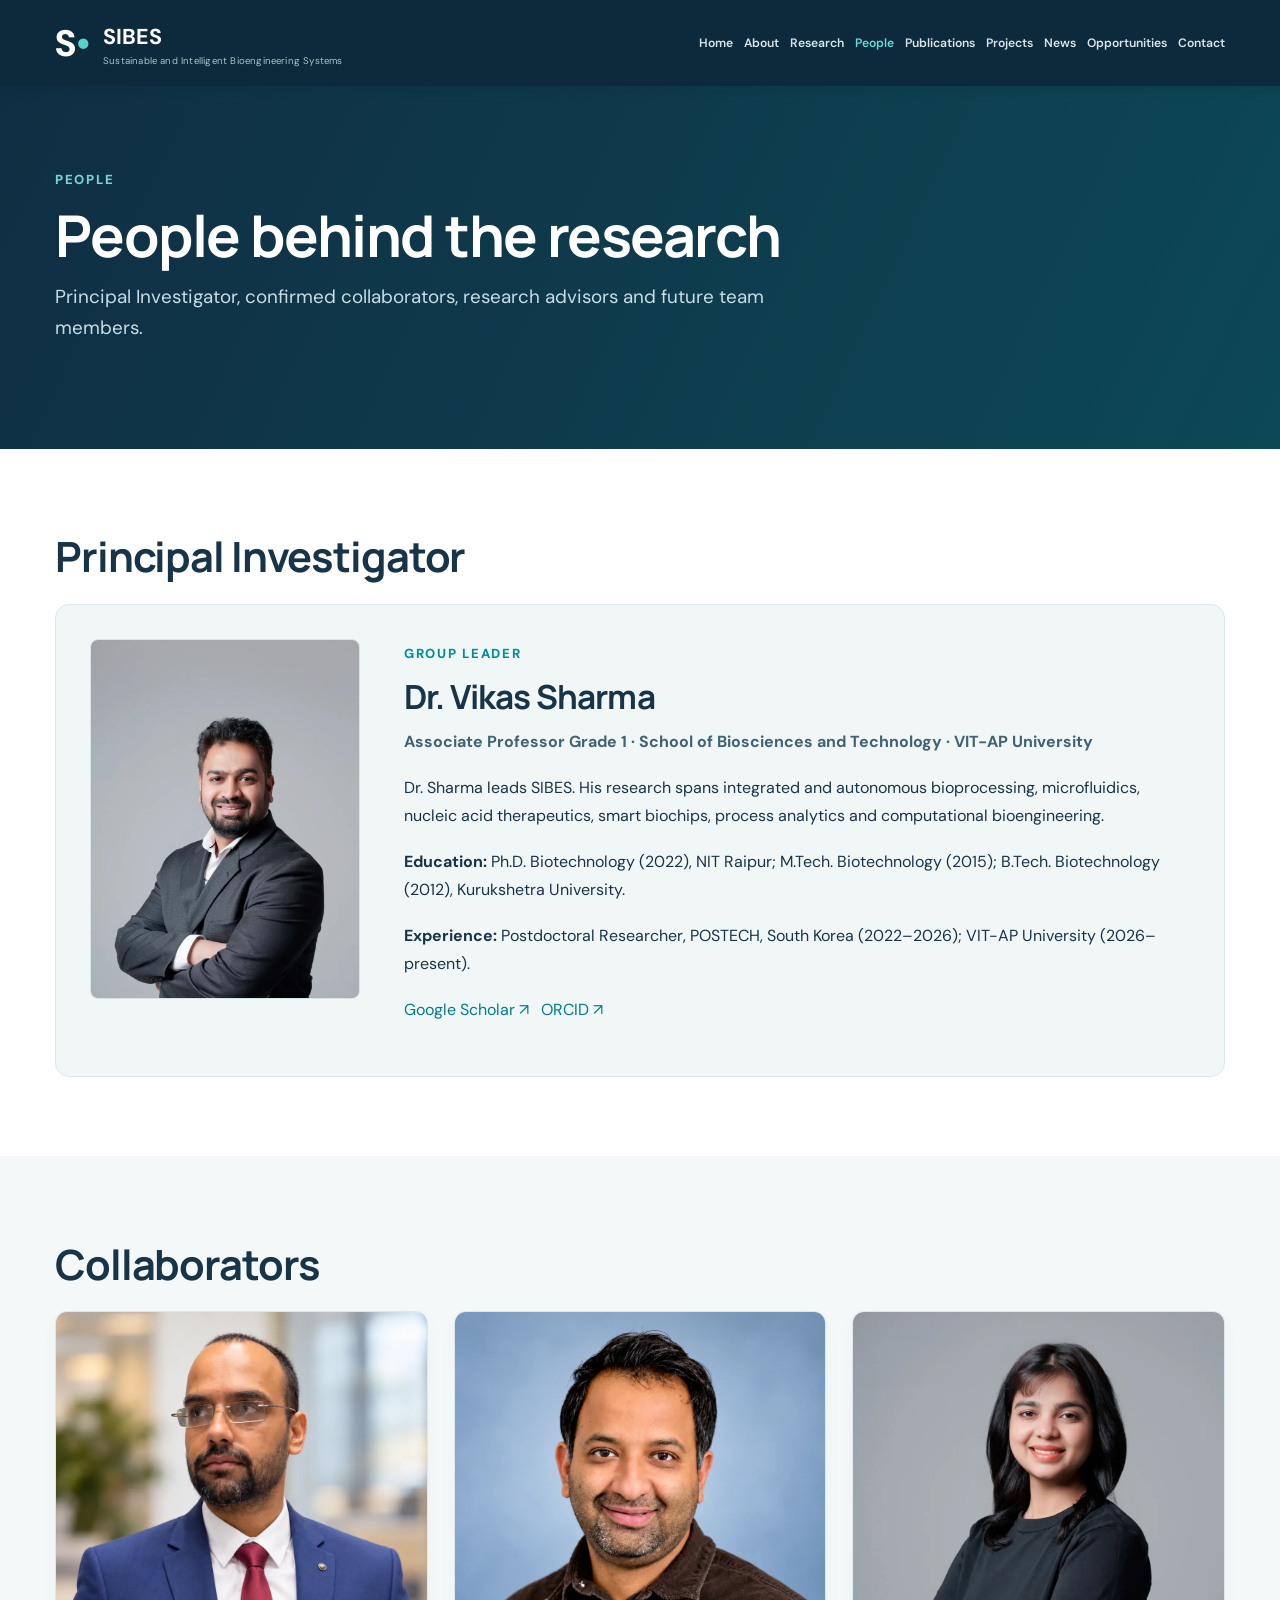
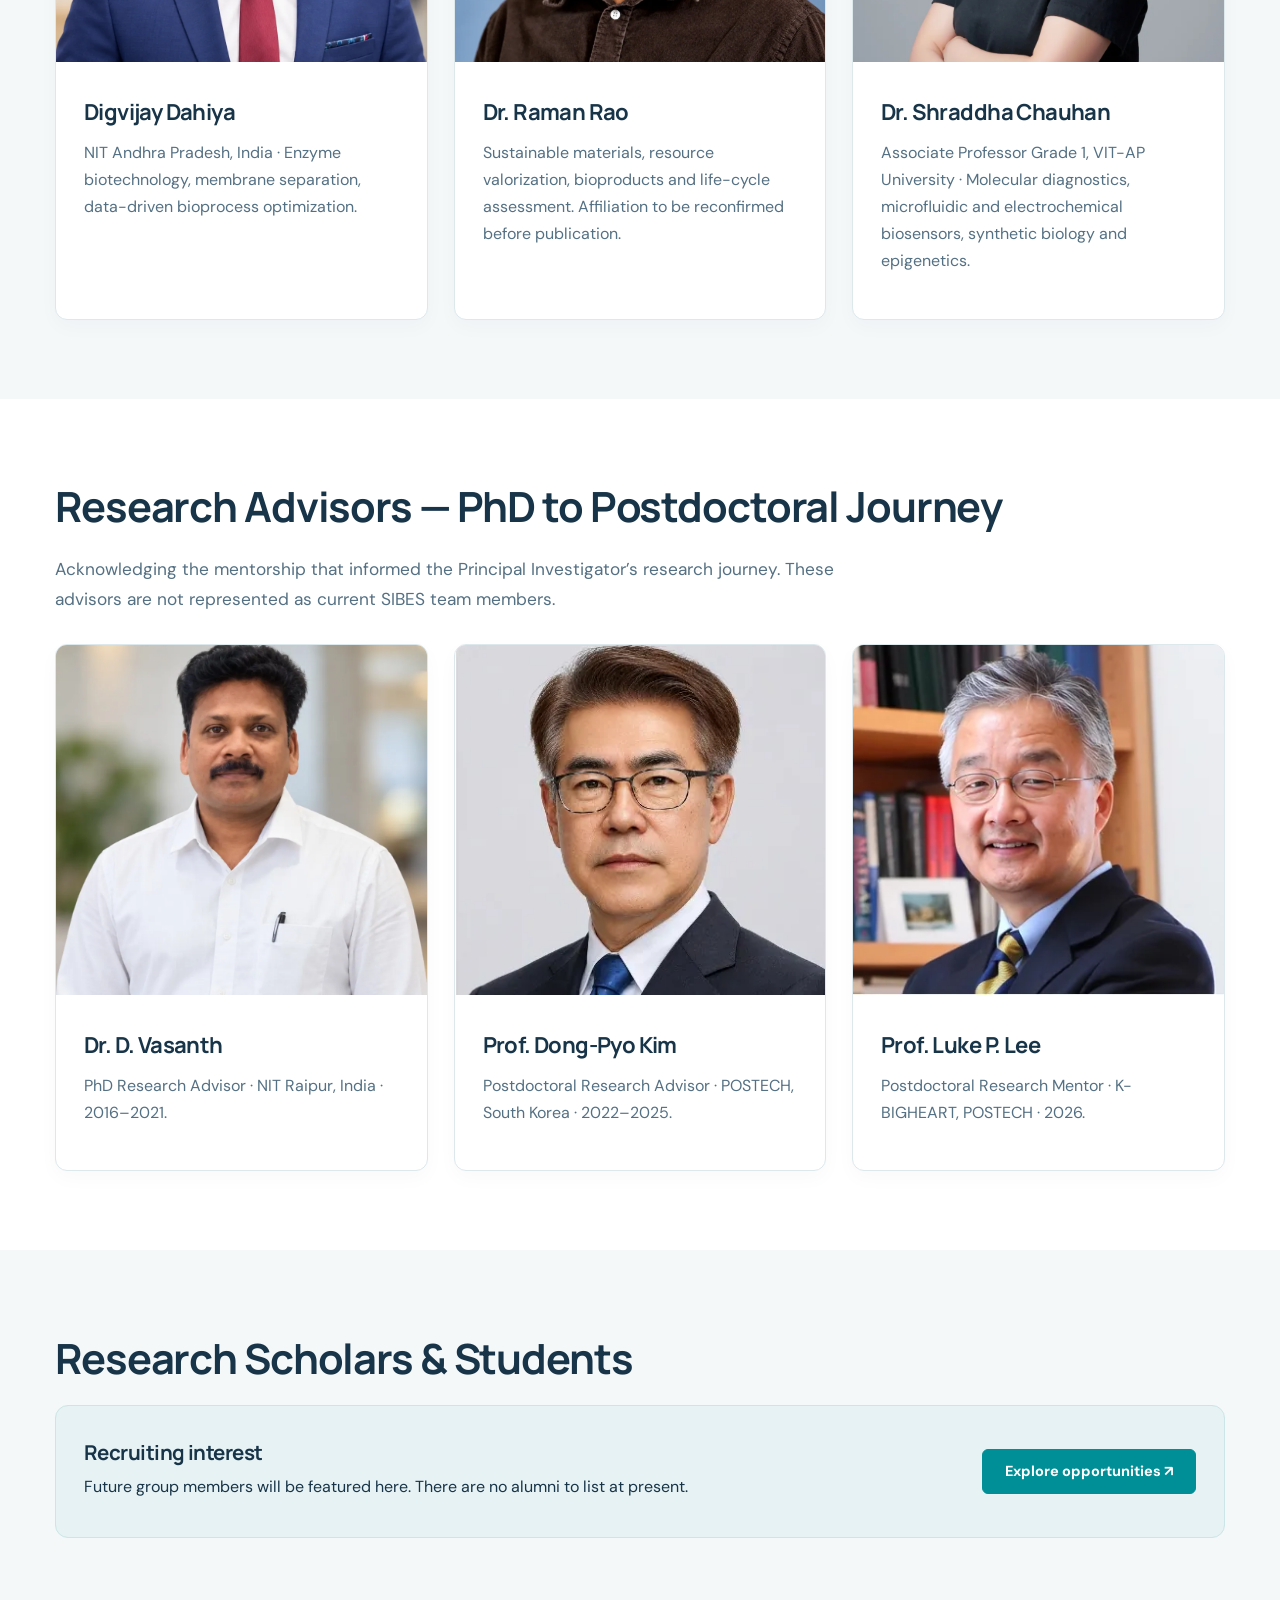
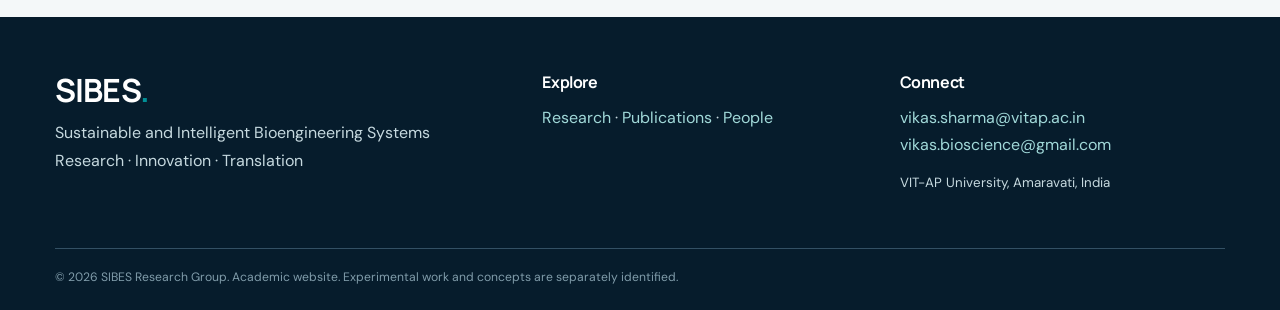
==== people.html @ 605e6f3e "Add SIBES research website" ====
<!DOCTYPE html>
<html lang="en"><head><meta charset="utf-8"/><meta content="width=device-width,initial-scale=1" name="viewport"/><meta content="SIBES people and advisors" name="description"/><meta content="#0d293c" name="theme-color"/><title>People | SIBES</title><link href="styles.css" rel="stylesheet"/></head><body><header class="site-header"><div class="container top-nav"><a class="brand" href="index.html"><span class="symbol">S<span>•</span></span><span><b>SIBES</b><small>Sustainable and Intelligent Bioengineering Systems</small></span></a><button aria-controls="nav" aria-expanded="false" class="toggle" type="button">☰ <span class="sr-only">Menu</span></button><nav id="nav"><a class="" href="index.html">Home</a><a class="" href="about.html">About</a><a class="" href="research.html">Research</a><a class="active" href="people.html">People</a><a class="" href="publications.html">Publications</a><a class="" href="projects.html">Projects</a><a class="" href="news.html">News</a><a class="" href="opportunities.html">Opportunities</a><a class="" href="contact.html">Contact</a></nav></div></header><main><div class="page-heading"><div class="container"><div class="eyebrow">PEOPLE</div><h1>People behind the research</h1><p>Principal Investigator, confirmed collaborators, research advisors and future team members.</p></div></div><section class="section"><div class="container"><h2>Principal Investigator</h2><div class="profile"><img alt="Dr. Vikas Sharma" class="" loading="lazy" src="assets/pi.webp"/><div><span class="eyebrow">GROUP LEADER</span><h3>Dr. Vikas Sharma</h3><p class="role">Associate Professor Grade 1 · School of Biosciences and Technology · VIT-AP University</p><p>Dr. Sharma leads SIBES. His research spans integrated and autonomous bioprocessing, microfluidics, nucleic acid therapeutics, smart biochips, process analytics and computational bioengineering.</p><p><strong>Education:</strong> Ph.D. Biotechnology (2022), NIT Raipur; M.Tech. Biotechnology (2015); B.Tech. Biotechnology (2012), Kurukshetra University.</p><p><strong>Experience:</strong> Postdoctoral Researcher, POSTECH, South Korea (2022–2026); VIT-AP University (2026–present).</p><p><a href="https://scholar.google.com/citations?user=m_y_2JcAAAAJ">Google Scholar ↗</a>   <a href="https://orcid.org/0000-0003-1957-1754">ORCID ↗</a></p></div></div></div></section><section class="section"><div class="container"><h2>Collaborators</h2><div class="card-grid three"><article class="feature-card"><img alt="Digvijay Dahiya" class="" loading="lazy" src="assets/digvijay.webp"/><div class="pad"><h3>Digvijay Dahiya</h3><p>NIT Andhra Pradesh, India · Enzyme biotechnology, membrane separation, data-driven bioprocess optimization.</p></div></article><article class="feature-card"><img alt="Dr. Raman Rao" class="" loading="lazy" src="assets/raman.webp"/><div class="pad"><h3>Dr. Raman Rao</h3><p>Sustainable materials, resource valorization, bioproducts and life-cycle assessment. Affiliation to be reconfirmed before publication.</p></div></article><article class="feature-card"><img alt="Dr. Shraddha Chauhan" class="" loading="lazy" src="assets/shraddha.webp"/><div class="pad"><h3>Dr. Shraddha Chauhan</h3><p>Associate Professor Grade 1, VIT-AP University · Molecular diagnostics, microfluidic and electrochemical biosensors, synthetic biology and epigenetics.</p></div></article></div></div></section><section class="section"><div class="container"><h2>Research Advisors — PhD to Postdoctoral Journey</h2><p class="section-intro">Acknowledging the mentorship that informed the Principal Investigator’s research journey. These advisors are not represented as current SIBES team members.</p><div class="card-grid three"><article class="feature-card"><img alt="Dr. D. Vasanth" class="" loading="lazy" src="assets/vasanth.webp"/><div class="pad"><h3>Dr. D. Vasanth</h3><p>PhD Research Advisor · NIT Raipur, India · 2016–2021.</p></div></article><article class="feature-card"><img alt="Prof. Dong-Pyo Kim" class="" loading="lazy" src="assets/kim.webp"/><div class="pad"><h3>Prof. Dong-Pyo Kim</h3><p>Postdoctoral Research Advisor · POSTECH, South Korea · 2022–2025.</p></div></article><article class="feature-card"><img alt="Prof. Luke P. Lee" class="" loading="lazy" src="assets/lee.webp"/><div class="pad"><h3>Prof. Luke P. Lee</h3><p>Postdoctoral Research Mentor · K-BIGHEART, POSTECH · 2026.</p></div></article></div></div></section><section class="section"><div class="container"><h2>Research Scholars &amp; Students</h2><div class="callout"><div><h3>Recruiting interest</h3><p>Future group members will be featured here. There are no alumni to list at present.</p></div><a class="button" href="opportunities.html">Explore opportunities ↗</a></div></div></section></main><footer><div class="container footer-grid"><div><h2>SIBES<span class="teal">.</span></h2><p>Sustainable and Intelligent Bioengineering Systems<br/>Research · Innovation · Translation</p></div><div><h4>Explore</h4><p><a href="research.html">Research</a> · <a href="publications.html">Publications</a> · <a href="people.html">People</a></p></div><div><h4>Connect</h4><a href="mailto:vikas.sharma@vitap.ac.in">vikas.sharma@vitap.ac.in</a><br/><a href="mailto:vikas.bioscience@gmail.com">vikas.bioscience@gmail.com</a><p><small>VIT-AP University, Amaravati, India</small></p></div></div><div class="container legal">© 2026 SIBES Research Group. Academic website. Experimental work and concepts are separately identified.</div></footer><script src="script.js"></script></body></html>
---- styles.css ----
@import url('https://fonts.googleapis.com/css2?family=DM+Sans:wght@400;500;600;700&family=Manrope:wght@400;500;600;700;800&display=swap');
:root{--navy:#0d293c;--deep:#061c2c;--teal:#008f96;--aqua:#64d2d2;--ink:#183448;--mute:#547083;--line:#dce8ec;--cloud:#eef5f6;--paper:#fff}*{box-sizing:border-box}html{scroll-behavior:smooth}body{margin:0;background:white;color:var(--ink);font-family:'DM Sans',Arial,sans-serif;line-height:1.68}h1,h2,h3,h4{font-family:'Manrope',Arial,sans-serif;line-height:1.18;letter-spacing:-.035em}h1{font-size:clamp(2.65rem,5.2vw,5.5rem);margin:.45em 0 .36em}h2{font-size:clamp(2rem,3.25vw,3.4rem);margin:.1em 0 .65em}h3{font-size:1.28rem}p{margin:.5em 0 1.25em}a{color:#007d89;text-decoration:none}a:hover{text-decoration:underline}img{max-width:100%;display:block}figure{margin:0}.container{width:min(1170px,calc(100% - 44px));margin:auto}.teal{color:var(--teal)}.eyebrow{color:var(--teal);font-size:.75rem;letter-spacing:.15em;text-transform:uppercase;font-weight:800}.site-header{background:var(--navy);position:sticky;top:0;z-index:20;box-shadow:0 2px 10px #091f2e1c}.top-nav{display:flex;align-items:center;justify-content:space-between;gap:18px;min-height:80px}.brand{display:flex;align-items:center;gap:12px;color:#fff;white-space:nowrap}.brand b{font-size:1.35rem}.brand small{display:block;font-size:.54rem;letter-spacing:.1em;color:#aac5cc}.symbol{font-size:2.3rem;font-weight:800;line-height:1}.symbol span{color:#56d2c9}.top-nav nav{display:flex;align-items:center;gap:15px;flex-wrap:wrap}.top-nav nav a{color:#d8e6eb;font-size:.79rem;font-weight:600}.top-nav nav a:hover,.top-nav nav a.active{color:#67dad6;text-decoration:none}.toggle{display:none;background:transparent;color:white;border:1px solid #56707b;border-radius:5px;padding:5px 10px;font-size:1.2rem}.sr-only{position:absolute;clip:rect(0,0,0,0);width:1px;height:1px}.hero{padding:78px 0 82px;background:linear-gradient(115deg,#ecf6f7 0%,white 58%,#e7f1f2 100%)}.hero-grid{display:grid;grid-template-columns:1.08fr 1fr;align-items:center;gap:52px}.hero .lead{font-size:1.16rem;color:var(--mute)}.hero figure{border-radius:18px;overflow:hidden;box-shadow:0 20px 60px #10334722;background:#dce9eb}.hero figure img{width:100%;height:410px;object-fit:cover}.hero figcaption{background:var(--deep);color:#c5d8dc;font-size:.72rem;padding:10px 16px}.actions{display:flex;gap:11px;flex-wrap:wrap;margin:27px 0}.button{display:inline-block;background:var(--teal);border:1.5px solid var(--teal);color:#fff;padding:12px 22px;border-radius:6px;font-weight:700;font-size:.91rem}.button:hover{background:#08777c;color:white;text-decoration:none}.button.outline{background:transparent;color:var(--teal)}.microline{color:var(--mute);font-size:.75rem;letter-spacing:.13em;font-weight:700}.page-heading{padding:68px 0 75px;background:linear-gradient(115deg,#102e43,#0c4856);color:white}.page-heading .eyebrow{color:#78d5d4}.page-heading h1{max-width:990px;font-size:clamp(2.65rem,4.5vw,4.5rem);margin:.25em 0}.page-heading p{font-size:1.1rem;max-width:790px;color:#c9dde5}.section{padding:78px 0}.section:nth-of-type(even){background:#f4f8f9}.section-intro{font-size:1.1rem;max-width:840px;color:var(--mute);margin-top:-18px;margin-bottom:30px}.card-grid{display:grid;grid-template-columns:repeat(3,1fr);gap:23px}.card-grid.two{grid-template-columns:repeat(2,1fr)}.feature-card{border:1px solid var(--line);border-radius:12px;background:white;overflow:hidden;box-shadow:0 7px 20px #0d293c07;transition:transform .2s,box-shadow .2s}.feature-card:hover{transform:translateY(-2px);box-shadow:0 10px 25px #0d293c15}.feature-card>img{height:204px;width:100%;object-fit:cover;background:#dfecee}.feature-card .pad{padding:22px}.feature-card h3{margin:9px 0 9px}.feature-card p{color:var(--mute);font-size:.94rem}.text-link{font-weight:700}.split{display:grid;grid-template-columns:1fr 1fr;gap:43px;align-items:start}.split>img{width:100%;border-radius:14px;max-height:460px;object-fit:cover;box-shadow:0 12px 36px #102c4017}.intro{font-size:1.12rem;line-height:1.78}.flow{display:grid;grid-template-columns:repeat(5,minmax(0,1fr));gap:10px;margin:28px 0}.flow-step{background:#eaf4f5;border:1px solid #cde3e5;padding:18px 14px;border-radius:10px;min-height:167px}.flow-step span{display:block;color:var(--teal);font-size:1.35rem;font-weight:800}.flow-step strong{display:block;font-size:.91rem;line-height:1.3;margin:8px 0}.flow-step small{color:var(--mute);display:block;font-size:.77rem;line-height:1.45}.caption-note{font-size:.85rem;color:var(--mute)}.framework{border:1px solid #d5e9ea;border-radius:16px;background:white;padding:34px;max-width:1030px;margin:30px auto;text-align:center}.framework-head{background:var(--navy);color:white;padding:21px;border-radius:9px;font-size:1.15rem;font-weight:800}.framework-branches{display:grid;grid-template-columns:1fr 1fr;gap:18px;margin:22px 0 0}.framework-branches a{display:block;padding:23px;background:#eaf5f6;border-radius:9px;color:var(--ink);border:1px solid #d2e5e6}.framework-branches b,.framework-branches small,.framework-center small{display:block}.framework-branches small{color:var(--mute);font-size:.79rem;margin-top:6px}.framework-arrow{font-size:2rem;color:var(--teal);line-height:1.45}.framework-center{padding:18px;background:#e9f5f6;border:1px solid #c4e5e5;border-radius:8px;font-weight:800}.framework-center small{font-weight:400;color:var(--mute)}.framework-bottom{background:#dff1ed;padding:20px 10px;border-radius:8px;color:#155e60;font-weight:700}.framework-bottom span{color:#3aa4a5;padding:0 10px}.profile{display:grid;grid-template-columns:270px 1fr;gap:36px;align-items:start;padding:25px;background:#f1f7f7;border:1px solid var(--line);border-radius:14px}.profile>img{width:100%;border-radius:8px}.profile h3{font-size:2rem;margin:.3em 0}.role{font-weight:700;color:#416272}.publication{display:grid;grid-template-columns:300px 1fr;gap:25px;align-items:center;padding:25px 0;border-bottom:1px solid var(--line)}.publication>img{width:100%;height:200px;object-fit:contain;background:#f2f6f6;border-radius:9px}.publication h3{margin:.4em 0}.publication p{color:var(--mute)}.notice{margin:30px 0;background:#eef6f7;border-left:4px solid var(--teal);padding:20px;font-size:.9rem}.callout{background:#e6f2f3;border:1px solid #cce5e6;border-radius:13px;padding:28px;display:flex;justify-content:space-between;align-items:center;gap:24px}.callout h3{margin:.2em 0}.callout p{margin:.5em 0}.contact-grid{display:grid;grid-template-columns:1fr 1fr;gap:60px}footer{background:var(--deep);color:#c6d9df;padding:54px 0 22px}.footer-grid{display:grid;grid-template-columns:1.4fr 1fr 1fr;gap:32px}.footer-grid h2{font-size:2rem;color:white;margin:0}.footer-grid h4{color:white;margin:.1em 0 12px}.footer-grid a{color:#a1d9d9}.legal{border-top:1px solid #335064;margin-top:35px;padding-top:18px;font-size:.76rem;color:#809caa}@media(max-width:1020px){.top-nav nav{gap:9px}.top-nav nav a{font-size:.68rem}}@media(max-width:800px){.toggle{display:block}.top-nav nav{display:none;position:absolute;top:80px;left:0;right:0;background:var(--navy);padding:18px 24px;box-shadow:0 16px 22px #11263745;flex-direction:column;align-items:flex-start}.top-nav nav.open{display:flex}.top-nav nav a{font-size:1rem}.hero-grid,.split,.profile,.contact-grid{grid-template-columns:1fr}.hero figure img{height:310px}.card-grid,.card-grid.two{grid-template-columns:1fr 1fr}.flow{grid-template-columns:repeat(2,minmax(0,1fr))}.footer-grid{grid-template-columns:1fr 1fr}.publication{grid-template-columns:200px 1fr}}@media(max-width:550px){.container{width:min(100% - 30px,1170px)}.section{padding:50px 0}.hero{padding:44px 0}.card-grid,.card-grid.two,.framework-branches,.footer-grid,.publication{grid-template-columns:1fr}.publication>img{height:220px}.flow{grid-template-columns:1fr}.flow-step{min-height:auto}.callout{flex-direction:column;align-items:flex-start}.framework{padding:15px}.page-heading{padding:46px 0}}

/* Homepage molecular animation */
.video-section{background:#f0f6f8}.video-copy{max-width:760px}.video-copy .section-intro{max-width:760px}.video-figure{margin:26px 0 0;background:#0b2539;border:1px solid #cbdce1;border-radius:16px;overflow:hidden;box-shadow:0 18px 45px #0b253918}.video-figure video{display:block;width:100%;height:auto;aspect-ratio:16/9;background:#082034;object-fit:contain}.video-figure figcaption{padding:12px 20px;color:#d5e8ed;font-size:.82rem;line-height:1.6}

/* V2 refinement: clear, responsive technical diagrams and uncropped portrait faces */
.brand{white-space:normal;min-width:255px}.brand small{max-width:255px;font-size:.62rem;line-height:1.35;letter-spacing:.012em}.top-nav{gap:12px}.top-nav nav{gap:11px}.top-nav nav a{font-size:.76rem}
.feature-card>img[src$=".svg"]{object-fit:contain;padding:10px;background:#f6fbfc}.hero figure img[src$=".svg"]{object-fit:contain;background:#f6fbfc}.split>img[src$=".svg"]{object-fit:contain;max-height:none;background:#f6fbfc;box-shadow:none}.feature-card:has(img[src*="raman.webp"]) img,.feature-card:has(img[src*="shraddha.webp"]) img,.feature-card:has(img[src*="digvijay.webp"]) img,.feature-card:has(img[src*="vasanth.webp"]) img,.feature-card:has(img[src*="kim.webp"]) img,.feature-card:has(img[src*="lee.webp"]) img{object-fit:cover;object-position:center 18%;background:#eef4f6;height:320px;padding:0}.profile>img{object-fit:cover;object-position:center 12%;background:#eaf1f3;max-height:430px;min-height:360px;border:1px solid #d7e4e8}.diagram-image{width:100%;height:320px;object-fit:contain;background:#f8fbfc;padding:12px}@media(max-width:1050px){.top-nav nav{gap:7px}.top-nav nav a{font-size:.69rem}}@media(max-width:800px){.brand small{max-width:270px}}

/* Review refinement: original imagery, legible diagrams, no generated artwork */
.flow{grid-template-columns:repeat(auto-fit,minmax(205px,1fr));gap:16px}
.flow-step{min-height:190px;padding:24px 22px}
.flow-step strong{font-size:1.22rem;line-height:1.35}
.flow-step small{font-size:1rem;line-height:1.6}
.framework-head{font-size:1.4rem}.framework-branches a{font-size:1.12rem}
.framework-branches small,.framework-center small{font-size:.98rem}
.hero figure img{object-fit:contain;background:#14232b}
.feature-card>img[src$="research-direction-reference.webp"]{object-fit:contain;background:#f9fbfc;padding:12px}
.original-research-figure{margin:24px 0 40px;background:#f7fafb;border:1px solid #dbeaec;padding:18px;border-radius:14px}
.original-research-figure img{display:block;width:100%;height:auto;object-fit:contain}
.original-research-figure figcaption{font-size:.91rem;color:#547083;margin-top:12px}
@media(max-width:800px){.flow{grid-template-columns:repeat(2,minmax(0,1fr))}}
@media(max-width:550px){.flow{grid-template-columns:1fr}.hero figure img{height:auto;min-height:210px}}

.project-figure-grid{display:grid;grid-template-columns:1.15fr .85fr;gap:24px;align-items:start;margin-top:22px}.mini-figure-card{background:white;border:1px solid var(--line);border-radius:12px;overflow:hidden;box-shadow:0 7px 20px #0d293c07}.mini-figure-card img{width:100%;height:100%;object-fit:contain;background:#f8fbfc;padding:14px}.mini-figure-card .pad{padding:18px}.mini-figure-card h3{margin:.2em 0 .5em;font-size:1.18rem}.mini-figure-card p{color:var(--mute);font-size:.94rem}.original-research-figure{background:white;border:1px solid var(--line);border-radius:14px;overflow:hidden;box-shadow:0 7px 20px #0d293c07}.original-research-figure img{width:100%;height:auto;max-height:560px;object-fit:contain;background:#f9fbfc;padding:10px}.original-research-figure figcaption{padding:14px 18px;color:var(--mute);font-size:.9rem}.feature-card>img[src$="mrna-construct-reference.webp"],.feature-card>img[src$="future-directions.svg"],.feature-card>img[src$="phd-research-pathways.svg"]{object-fit:contain;background:#f8fbfc;padding:12px}.feature-card.tight-copy .pad{padding-top:18px}.feature-card.tight-copy h3{font-size:1.5rem;line-height:1.2}.feature-card.tight-copy p{font-size:.98rem;line-height:1.65}@media(max-width:800px){.project-figure-grid{grid-template-columns:1fr}.diagram-image{height:260px}.feature-card:has(img[src*="raman.webp"]) img,.feature-card:has(img[src*="shraddha.webp"]) img,.feature-card:has(img[src*="digvijay.webp"]) img,.feature-card:has(img[src*="vasanth.webp"]) img,.feature-card:has(img[src*="kim.webp"]) img,.feature-card:has(img[src*="lee.webp"]) img{height:280px}}


/* SIBES V2: typography, whitespace and responsive refinements */
:root{--content-narrow:75ch}
body{font-size:16px;line-height:1.7;-webkit-font-smoothing:antialiased;text-rendering:optimizeLegibility}
h1,h2,h3,h4{overflow-wrap:break-word;letter-spacing:-.027em}
h1{line-height:1.09}h2{line-height:1.2;margin-bottom:.56em}h3{line-height:1.28}
p{max-width:var(--content-narrow);line-height:1.75;margin:.6em 0 1.12em}
.section{padding:clamp(56px,6.2vw,86px) 0}
.section>.container>h2{margin-bottom:.52em}
.section-intro{margin-top:0;line-height:1.75;max-width:800px;font-size:1.08rem}
.intro{font-size:1.12rem;line-height:1.76}
.eyebrow{font-size:.82rem;letter-spacing:.13em;line-height:1.5}
.page-heading{padding:clamp(58px,7vw,84px) 0}
.page-heading h1{max-width:1000px;line-height:1.09}
.page-heading p{font-size:1.18rem;line-height:1.65}
.hero{padding:clamp(54px,6.8vw,90px) 0}
.hero-grid{gap:clamp(28px,4.2vw,62px)}
.hero .lead{font-size:1.21rem;line-height:1.75;max-width:640px}
.hero figure img{height:clamp(340px,34vw,470px)}
.card-grid{gap:clamp(18px,2vw,28px)}
.feature-card .pad{padding:clamp(22px,2.25vw,28px)}
.feature-card h3{font-size:1.38rem;margin:8px 0 12px}
.feature-card p{font-size:1rem;line-height:1.7;margin:.3em 0 1em}
.feature-card .text-link{display:inline-block;margin-top:4px}
.split{gap:clamp(28px,4vw,54px);align-items:center}
.flow{gap:14px;margin:30px 0}
.flow-step{min-height:175px;padding:21px 17px}
.flow-step strong{font-size:1.13rem;letter-spacing:-.015em}
.flow-step small{font-size:.94rem;line-height:1.6}
.framework{padding:clamp(22px,3.4vw,40px)}
.profile{gap:clamp(24px,3.5vw,44px);padding:clamp(22px,3vw,34px)}
.profile h3{font-size:clamp(1.65rem,2.6vw,2.2rem)}
.profile>img{width:100%;height:360px;min-height:0;max-height:none;object-fit:cover;object-position:center 12%}
.publication{gap:clamp(22px,3vw,34px);padding:30px 0}
.publication h3{font-size:1.36rem}
.button{line-height:1.35;min-height:44px;display:inline-flex;align-items:center;justify-content:center}
.top-nav{min-height:86px}
.top-nav nav a{padding:8px 0;white-space:nowrap}
.brand{flex-shrink:0}
.brand small{font-size:.60rem;letter-spacing:.02em;line-height:1.25;white-space:normal;max-width:295px}
.toggle{min-width:45px;min-height:45px;cursor:pointer}
a:focus-visible,button:focus-visible{outline:3px solid #49c9ce;outline-offset:3px}
.video-figure video{max-height:700px}
.original-research-figure img{max-height:none;object-fit:contain}
/* Larger presentation of the Theme 2 explanatory illustration; no tiny thumbnail. */
.feature-card>img.diagram-image{height:310px;object-fit:contain;padding:5px;background:#f7fbfc}
/* Portraits occupy the full card width without internal whitespace. */
.feature-card:has(img[src*="raman.webp"]) img,
.feature-card:has(img[src*="shraddha.webp"]) img,
.feature-card:has(img[src*="digvijay.webp"]) img,
.feature-card:has(img[src*="vasanth.webp"]) img,
.feature-card:has(img[src*="kim.webp"]) img,
.feature-card:has(img[src*="lee.webp"]) img{height:350px;width:100%;padding:0;object-fit:cover;object-position:center 15%}
@media(max-width:1120px){
  .top-nav{min-height:82px;gap:12px}
  .brand small{max-width:240px}
  .top-nav nav{gap:9px}
  .top-nav nav a{font-size:.73rem}
}
@media(max-width:950px){
  .toggle{display:block;flex-shrink:0}
  .top-nav nav{display:none;position:absolute;top:100%;left:0;right:0;background:#0d293c;padding:14px max(22px,calc((100% - 1170px)/2));box-shadow:0 18px 25px #041d2a40;flex-direction:column;align-items:stretch;gap:0}
  .top-nav nav.open{display:flex}
  .top-nav nav a{display:block;font-size:1rem;padding:13px 10px;border-bottom:1px solid #ffffff1a;min-height:45px}
  .hero-grid{grid-template-columns:1fr 1fr;gap:26px}
  .hero figure img{height:340px}
  .card-grid{grid-template-columns:repeat(2,minmax(0,1fr))}
  .flow{grid-template-columns:repeat(2,minmax(0,1fr))}
  .feature-card>img.diagram-image{height:280px}
}
@media(max-width:700px){
  .container{width:calc(100% - 36px)}
  .hero-grid,.split,.profile,.contact-grid,.publication{grid-template-columns:1fr}
  .hero{padding:48px 0 52px}
  .hero h1{font-size:clamp(2.6rem,9vw,4rem)}
  .hero figure img{height:auto;aspect-ratio:16/10;object-fit:cover}
  .section{padding:54px 0}
  .page-heading{padding:50px 0 55px}
  .page-heading h1{font-size:clamp(2.35rem,8vw,3.4rem)}
  .page-heading p{font-size:1.07rem}
  .card-grid,.card-grid.two{grid-template-columns:1fr}
  .feature-card>img{height:230px}
  .feature-card>img.diagram-image{height:auto;max-height:320px;min-height:200px}
  .feature-card:has(img[src*="raman.webp"]) img,
  .feature-card:has(img[src*="shraddha.webp"]) img,
  .feature-card:has(img[src*="digvijay.webp"]) img,
  .feature-card:has(img[src*="vasanth.webp"]) img,
  .feature-card:has(img[src*="kim.webp"]) img,
  .feature-card:has(img[src*="lee.webp"]) img{height:clamp(300px,72vw,440px)}
  .profile>img{height:auto;max-height:460px;width:100%;object-fit:contain;background:#edf3f5}
  .flow{grid-template-columns:1fr;gap:12px}
  .flow-step{min-height:0;padding:20px 22px}
  .flow-step strong{font-size:1.2rem}
  .flow-step small{font-size:1rem}
  .framework-branches,.footer-grid,.publication,.project-figure-grid{grid-template-columns:1fr}
  .publication>img{height:auto;max-height:250px;object-fit:contain}
  .callout{flex-direction:column;align-items:flex-start}
  .callout .button{width:100%}
  .actions .button{flex:1 1 185px}
  .video-figure figcaption{font-size:.89rem}
}
@media(max-width:390px){
  .container{width:calc(100% - 28px)}
  .brand{gap:7px}
  .brand b{font-size:1.18rem}
  .brand small{font-size:.53rem;max-width:185px}
  .symbol{font-size:2rem}
  .hero h1{font-size:2.35rem}
  h2{font-size:2rem}
  .feature-card .pad{padding:20px}
}
@media(prefers-reduced-motion:reduce){html{scroll-behavior:auto}.feature-card{transition:none}}
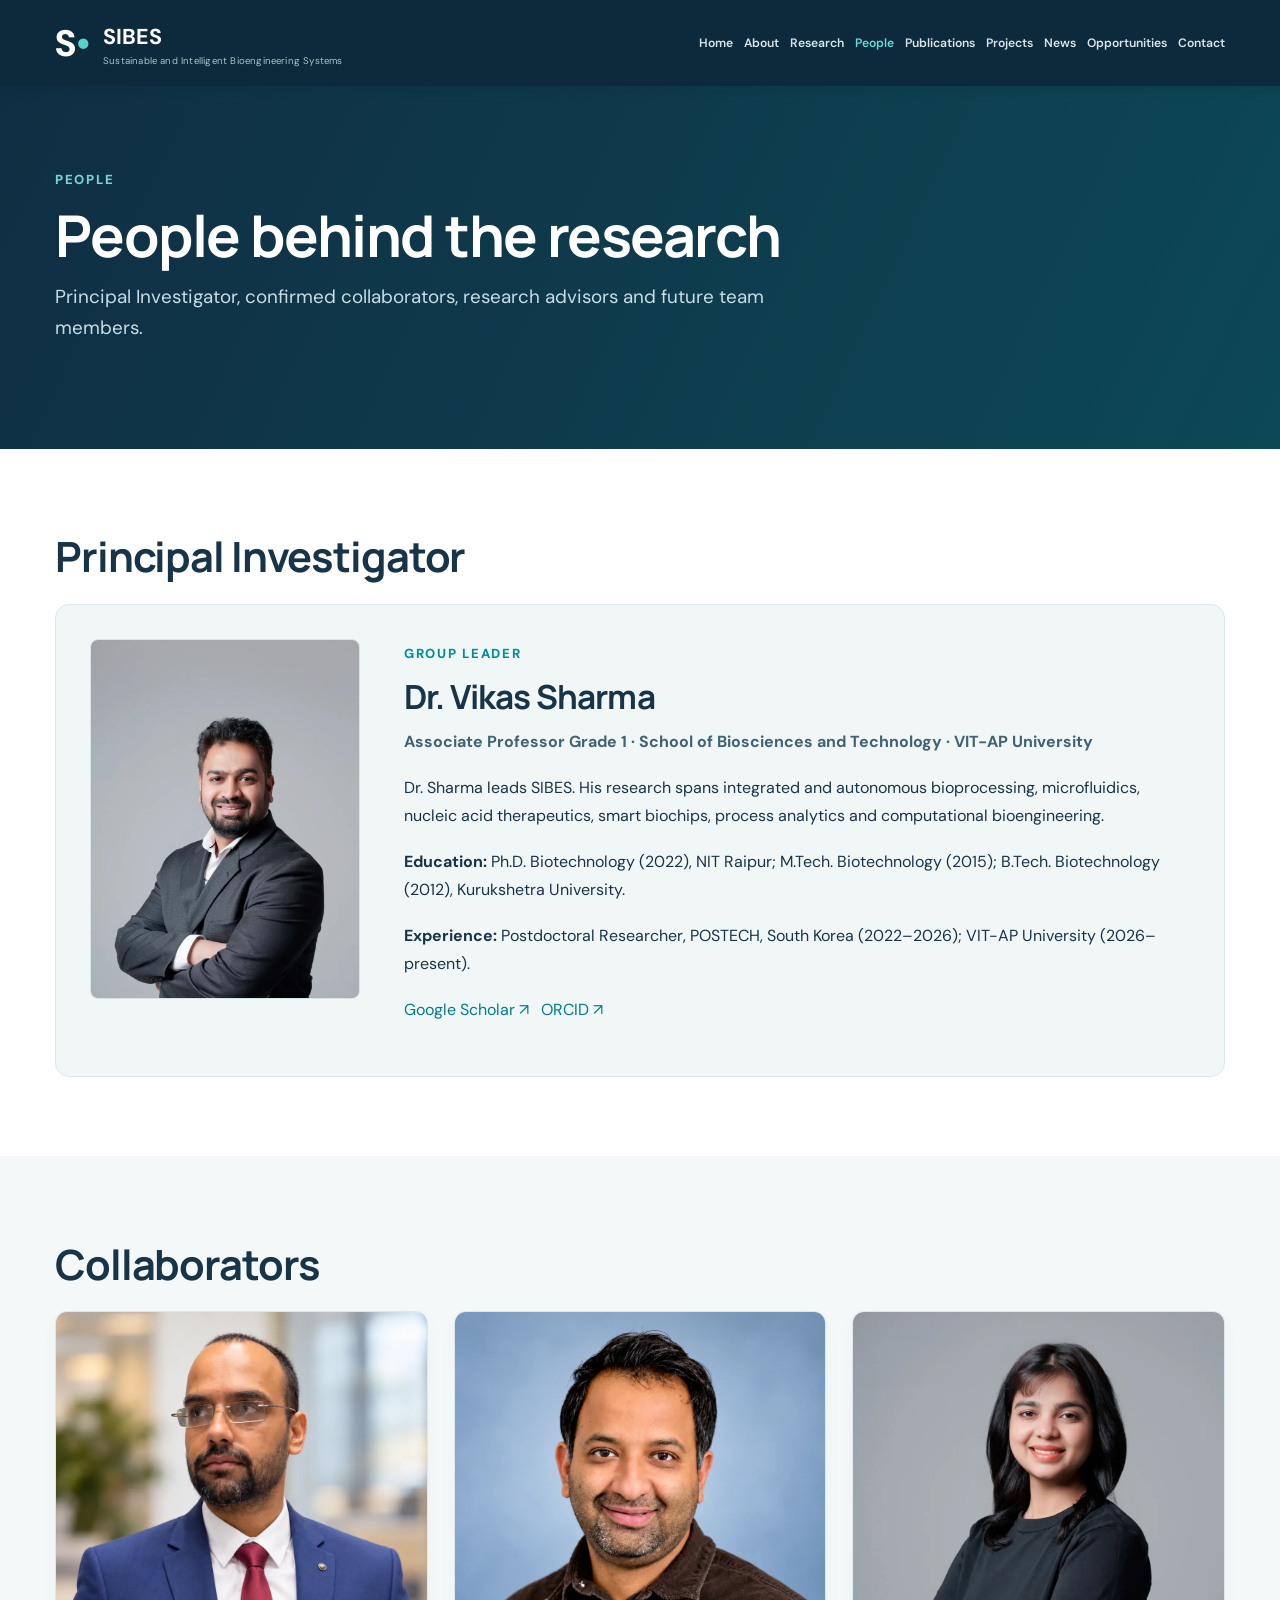
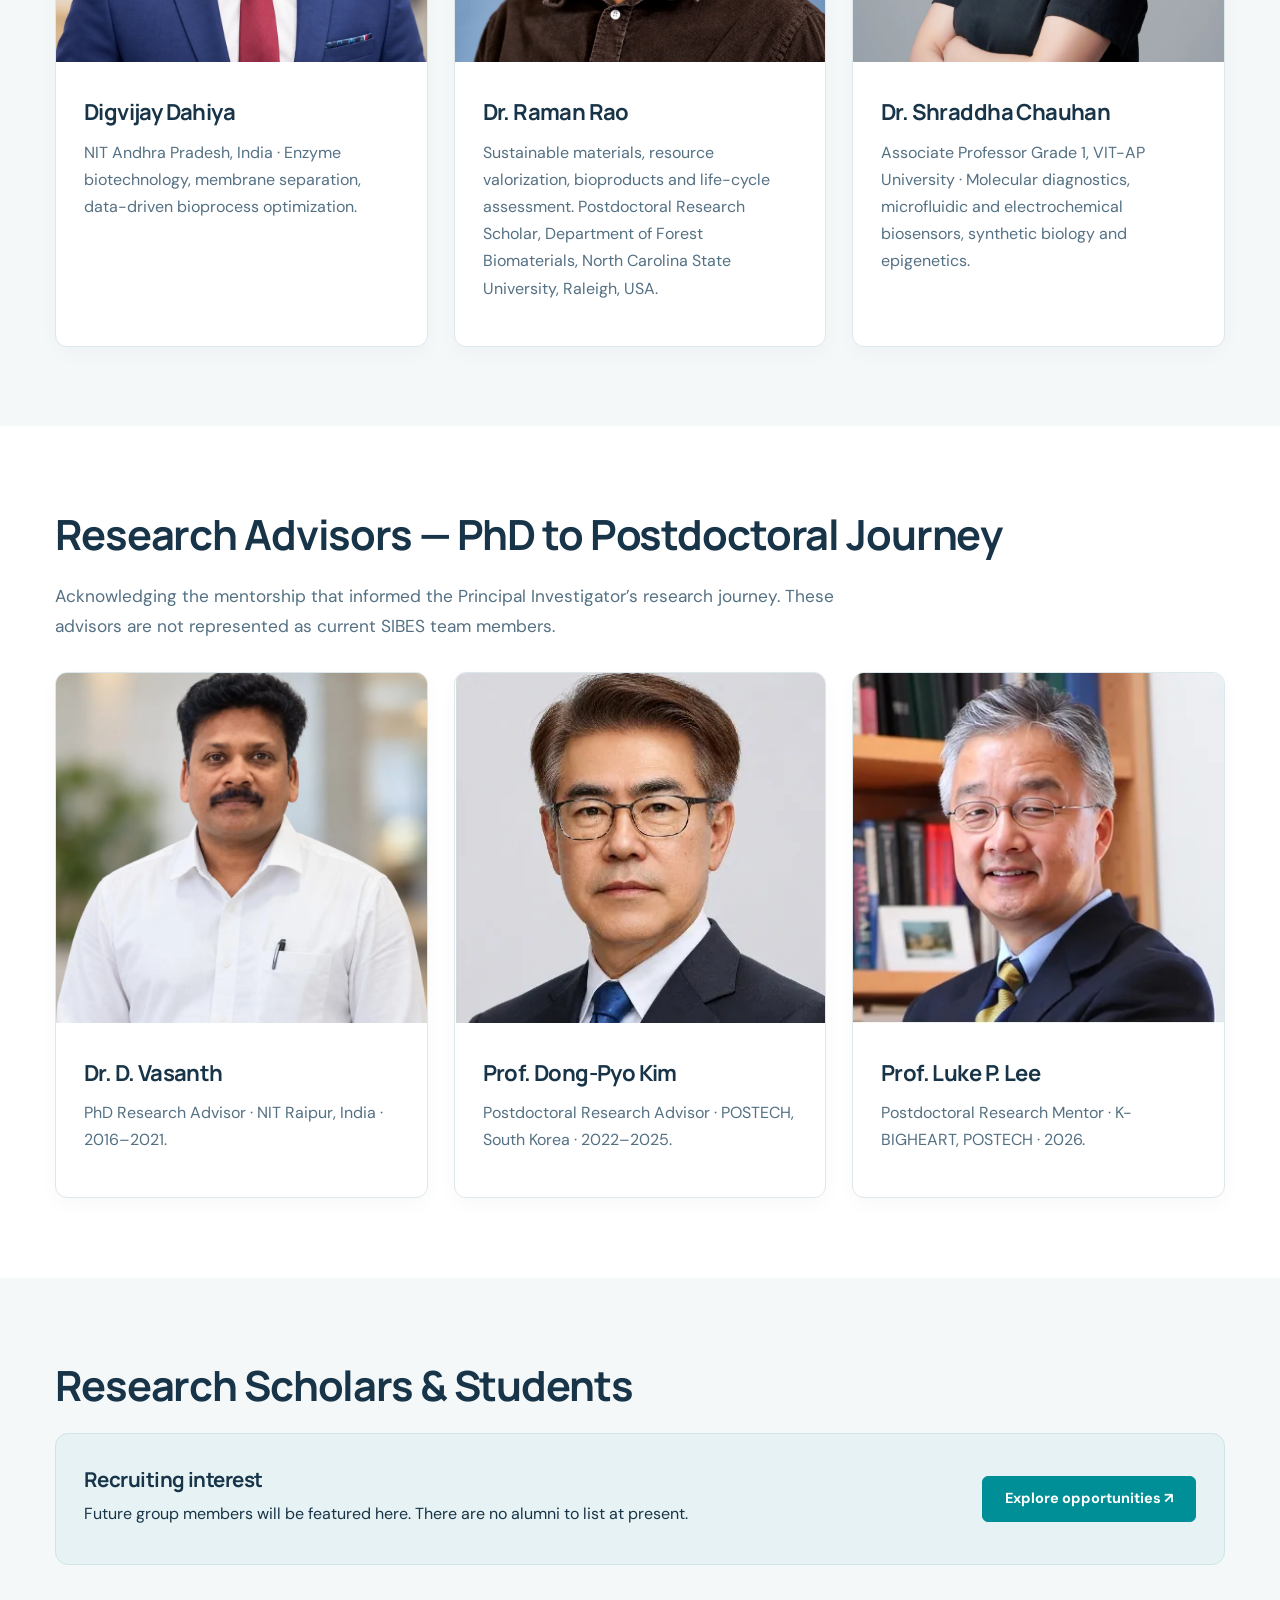
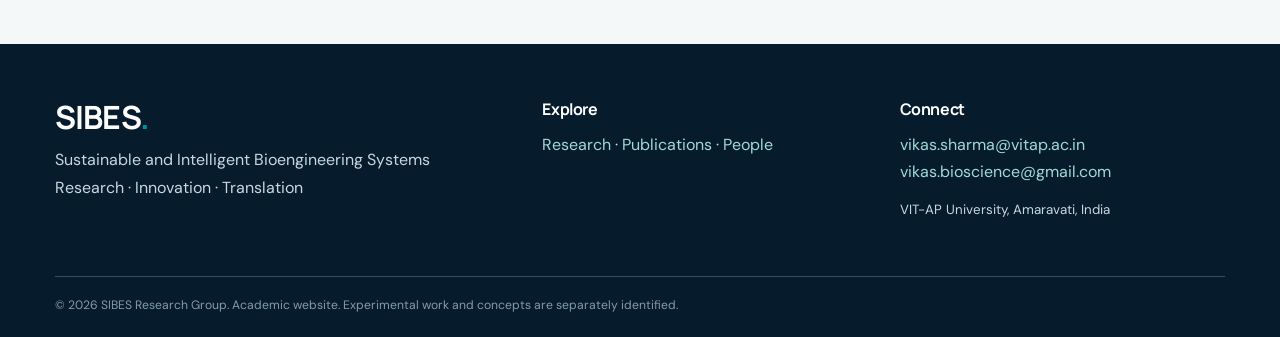
==== commit c7acc77f: "Update Raman Rao affiliation" ====
--- a/people.html
+++ b/people.html
@@ -1,2 +1,2 @@
 <!DOCTYPE html>
-<html lang="en"><head><meta charset="utf-8"/><meta content="width=device-width,initial-scale=1" name="viewport"/><meta content="SIBES people and advisors" name="description"/><meta content="#0d293c" name="theme-color"/><title>People | SIBES</title><link href="styles.css" rel="stylesheet"/></head><body><header class="site-header"><div class="container top-nav"><a class="brand" href="index.html"><span class="symbol">S<span>•</span></span><span><b>SIBES</b><small>Sustainable and Intelligent Bioengineering Systems</small></span></a><button aria-controls="nav" aria-expanded="false" class="toggle" type="button">☰ <span class="sr-only">Menu</span></button><nav id="nav"><a class="" href="index.html">Home</a><a class="" href="about.html">About</a><a class="" href="research.html">Research</a><a class="active" href="people.html">People</a><a class="" href="publications.html">Publications</a><a class="" href="projects.html">Projects</a><a class="" href="news.html">News</a><a class="" href="opportunities.html">Opportunities</a><a class="" href="contact.html">Contact</a></nav></div></header><main><div class="page-heading"><div class="container"><div class="eyebrow">PEOPLE</div><h1>People behind the research</h1><p>Principal Investigator, confirmed collaborators, research advisors and future team members.</p></div></div><section class="section"><div class="container"><h2>Principal Investigator</h2><div class="profile"><img alt="Dr. Vikas Sharma" class="" loading="lazy" src="assets/pi.webp"/><div><span class="eyebrow">GROUP LEADER</span><h3>Dr. Vikas Sharma</h3><p class="role">Associate Professor Grade 1 · School of Biosciences and Technology · VIT-AP University</p><p>Dr. Sharma leads SIBES. His research spans integrated and autonomous bioprocessing, microfluidics, nucleic acid therapeutics, smart biochips, process analytics and computational bioengineering.</p><p><strong>Education:</strong> Ph.D. Biotechnology (2022), NIT Raipur; M.Tech. Biotechnology (2015); B.Tech. Biotechnology (2012), Kurukshetra University.</p><p><strong>Experience:</strong> Postdoctoral Researcher, POSTECH, South Korea (2022–2026); VIT-AP University (2026–present).</p><p><a href="https://scholar.google.com/citations?user=m_y_2JcAAAAJ">Google Scholar ↗</a>   <a href="https://orcid.org/0000-0003-1957-1754">ORCID ↗</a></p></div></div></div></section><section class="section"><div class="container"><h2>Collaborators</h2><div class="card-grid three"><article class="feature-card"><img alt="Digvijay Dahiya" class="" loading="lazy" src="assets/digvijay.webp"/><div class="pad"><h3>Digvijay Dahiya</h3><p>NIT Andhra Pradesh, India · Enzyme biotechnology, membrane separation, data-driven bioprocess optimization.</p></div></article><article class="feature-card"><img alt="Dr. Raman Rao" class="" loading="lazy" src="assets/raman.webp"/><div class="pad"><h3>Dr. Raman Rao</h3><p>Sustainable materials, resource valorization, bioproducts and life-cycle assessment. Affiliation to be reconfirmed before publication.</p></div></article><article class="feature-card"><img alt="Dr. Shraddha Chauhan" class="" loading="lazy" src="assets/shraddha.webp"/><div class="pad"><h3>Dr. Shraddha Chauhan</h3><p>Associate Professor Grade 1, VIT-AP University · Molecular diagnostics, microfluidic and electrochemical biosensors, synthetic biology and epigenetics.</p></div></article></div></div></section><section class="section"><div class="container"><h2>Research Advisors — PhD to Postdoctoral Journey</h2><p class="section-intro">Acknowledging the mentorship that informed the Principal Investigator’s research journey. These advisors are not represented as current SIBES team members.</p><div class="card-grid three"><article class="feature-card"><img alt="Dr. D. Vasanth" class="" loading="lazy" src="assets/vasanth.webp"/><div class="pad"><h3>Dr. D. Vasanth</h3><p>PhD Research Advisor · NIT Raipur, India · 2016–2021.</p></div></article><article class="feature-card"><img alt="Prof. Dong-Pyo Kim" class="" loading="lazy" src="assets/kim.webp"/><div class="pad"><h3>Prof. Dong-Pyo Kim</h3><p>Postdoctoral Research Advisor · POSTECH, South Korea · 2022–2025.</p></div></article><article class="feature-card"><img alt="Prof. Luke P. Lee" class="" loading="lazy" src="assets/lee.webp"/><div class="pad"><h3>Prof. Luke P. Lee</h3><p>Postdoctoral Research Mentor · K-BIGHEART, POSTECH · 2026.</p></div></article></div></div></section><section class="section"><div class="container"><h2>Research Scholars &amp; Students</h2><div class="callout"><div><h3>Recruiting interest</h3><p>Future group members will be featured here. There are no alumni to list at present.</p></div><a class="button" href="opportunities.html">Explore opportunities ↗</a></div></div></section></main><footer><div class="container footer-grid"><div><h2>SIBES<span class="teal">.</span></h2><p>Sustainable and Intelligent Bioengineering Systems<br/>Research · Innovation · Translation</p></div><div><h4>Explore</h4><p><a href="research.html">Research</a> · <a href="publications.html">Publications</a> · <a href="people.html">People</a></p></div><div><h4>Connect</h4><a href="mailto:vikas.sharma@vitap.ac.in">vikas.sharma@vitap.ac.in</a><br/><a href="mailto:vikas.bioscience@gmail.com">vikas.bioscience@gmail.com</a><p><small>VIT-AP University, Amaravati, India</small></p></div></div><div class="container legal">© 2026 SIBES Research Group. Academic website. Experimental work and concepts are separately identified.</div></footer><script src="script.js"></script></body></html>+<html lang="en"><head><meta charset="utf-8"/><meta content="width=device-width,initial-scale=1" name="viewport"/><meta content="SIBES people and advisors" name="description"/><meta content="#0d293c" name="theme-color"/><title>People | SIBES</title><link href="styles.css" rel="stylesheet"/></head><body><header class="site-header"><div class="container top-nav"><a class="brand" href="index.html"><span class="symbol">S<span>•</span></span><span><b>SIBES</b><small>Sustainable and Intelligent Bioengineering Systems</small></span></a><button aria-controls="nav" aria-expanded="false" class="toggle" type="button">☰ <span class="sr-only">Menu</span></button><nav id="nav"><a class="" href="index.html">Home</a><a class="" href="about.html">About</a><a class="" href="research.html">Research</a><a class="active" href="people.html">People</a><a class="" href="publications.html">Publications</a><a class="" href="projects.html">Projects</a><a class="" href="news.html">News</a><a class="" href="opportunities.html">Opportunities</a><a class="" href="contact.html">Contact</a></nav></div></header><main><div class="page-heading"><div class="container"><div class="eyebrow">PEOPLE</div><h1>People behind the research</h1><p>Principal Investigator, confirmed collaborators, research advisors and future team members.</p></div></div><section class="section"><div class="container"><h2>Principal Investigator</h2><div class="profile"><img alt="Dr. Vikas Sharma" class="" loading="lazy" src="assets/pi.webp"/><div><span class="eyebrow">GROUP LEADER</span><h3>Dr. Vikas Sharma</h3><p class="role">Associate Professor Grade 1 · School of Biosciences and Technology · VIT-AP University</p><p>Dr. Sharma leads SIBES. His research spans integrated and autonomous bioprocessing, microfluidics, nucleic acid therapeutics, smart biochips, process analytics and computational bioengineering.</p><p><strong>Education:</strong> Ph.D. Biotechnology (2022), NIT Raipur; M.Tech. Biotechnology (2015); B.Tech. Biotechnology (2012), Kurukshetra University.</p><p><strong>Experience:</strong> Postdoctoral Researcher, POSTECH, South Korea (2022–2026); VIT-AP University (2026–present).</p><p><a href="https://scholar.google.com/citations?user=m_y_2JcAAAAJ">Google Scholar ↗</a>   <a href="https://orcid.org/0000-0003-1957-1754">ORCID ↗</a></p></div></div></div></section><section class="section"><div class="container"><h2>Collaborators</h2><div class="card-grid three"><article class="feature-card"><img alt="Digvijay Dahiya" class="" loading="lazy" src="assets/digvijay.webp"/><div class="pad"><h3>Digvijay Dahiya</h3><p>NIT Andhra Pradesh, India · Enzyme biotechnology, membrane separation, data-driven bioprocess optimization.</p></div></article><article class="feature-card"><img alt="Dr. Raman Rao" class="" loading="lazy" src="assets/raman.webp"/><div class="pad"><h3>Dr. Raman Rao</h3><p>Sustainable materials, resource valorization, bioproducts and life-cycle assessment. Postdoctoral Research Scholar, Department of Forest Biomaterials, North Carolina State University, Raleigh, USA.</p></div></article><article class="feature-card"><img alt="Dr. Shraddha Chauhan" class="" loading="lazy" src="assets/shraddha.webp"/><div class="pad"><h3>Dr. Shraddha Chauhan</h3><p>Associate Professor Grade 1, VIT-AP University · Molecular diagnostics, microfluidic and electrochemical biosensors, synthetic biology and epigenetics.</p></div></article></div></div></section><section class="section"><div class="container"><h2>Research Advisors — PhD to Postdoctoral Journey</h2><p class="section-intro">Acknowledging the mentorship that informed the Principal Investigator’s research journey. These advisors are not represented as current SIBES team members.</p><div class="card-grid three"><article class="feature-card"><img alt="Dr. D. Vasanth" class="" loading="lazy" src="assets/vasanth.webp"/><div class="pad"><h3>Dr. D. Vasanth</h3><p>PhD Research Advisor · NIT Raipur, India · 2016–2021.</p></div></article><article class="feature-card"><img alt="Prof. Dong-Pyo Kim" class="" loading="lazy" src="assets/kim.webp"/><div class="pad"><h3>Prof. Dong-Pyo Kim</h3><p>Postdoctoral Research Advisor · POSTECH, South Korea · 2022–2025.</p></div></article><article class="feature-card"><img alt="Prof. Luke P. Lee" class="" loading="lazy" src="assets/lee.webp"/><div class="pad"><h3>Prof. Luke P. Lee</h3><p>Postdoctoral Research Mentor · K-BIGHEART, POSTECH · 2026.</p></div></article></div></div></section><section class="section"><div class="container"><h2>Research Scholars &amp; Students</h2><div class="callout"><div><h3>Recruiting interest</h3><p>Future group members will be featured here. There are no alumni to list at present.</p></div><a class="button" href="opportunities.html">Explore opportunities ↗</a></div></div></section></main><footer><div class="container footer-grid"><div><h2>SIBES<span class="teal">.</span></h2><p>Sustainable and Intelligent Bioengineering Systems<br/>Research · Innovation · Translation</p></div><div><h4>Explore</h4><p><a href="research.html">Research</a> · <a href="publications.html">Publications</a> · <a href="people.html">People</a></p></div><div><h4>Connect</h4><a href="mailto:vikas.sharma@vitap.ac.in">vikas.sharma@vitap.ac.in</a><br/><a href="mailto:vikas.bioscience@gmail.com">vikas.bioscience@gmail.com</a><p><small>VIT-AP University, Amaravati, India</small></p></div></div><div class="container legal">© 2026 SIBES Research Group. Academic website. Experimental work and concepts are separately identified.</div></footer><script src="script.js"></script></body></html>
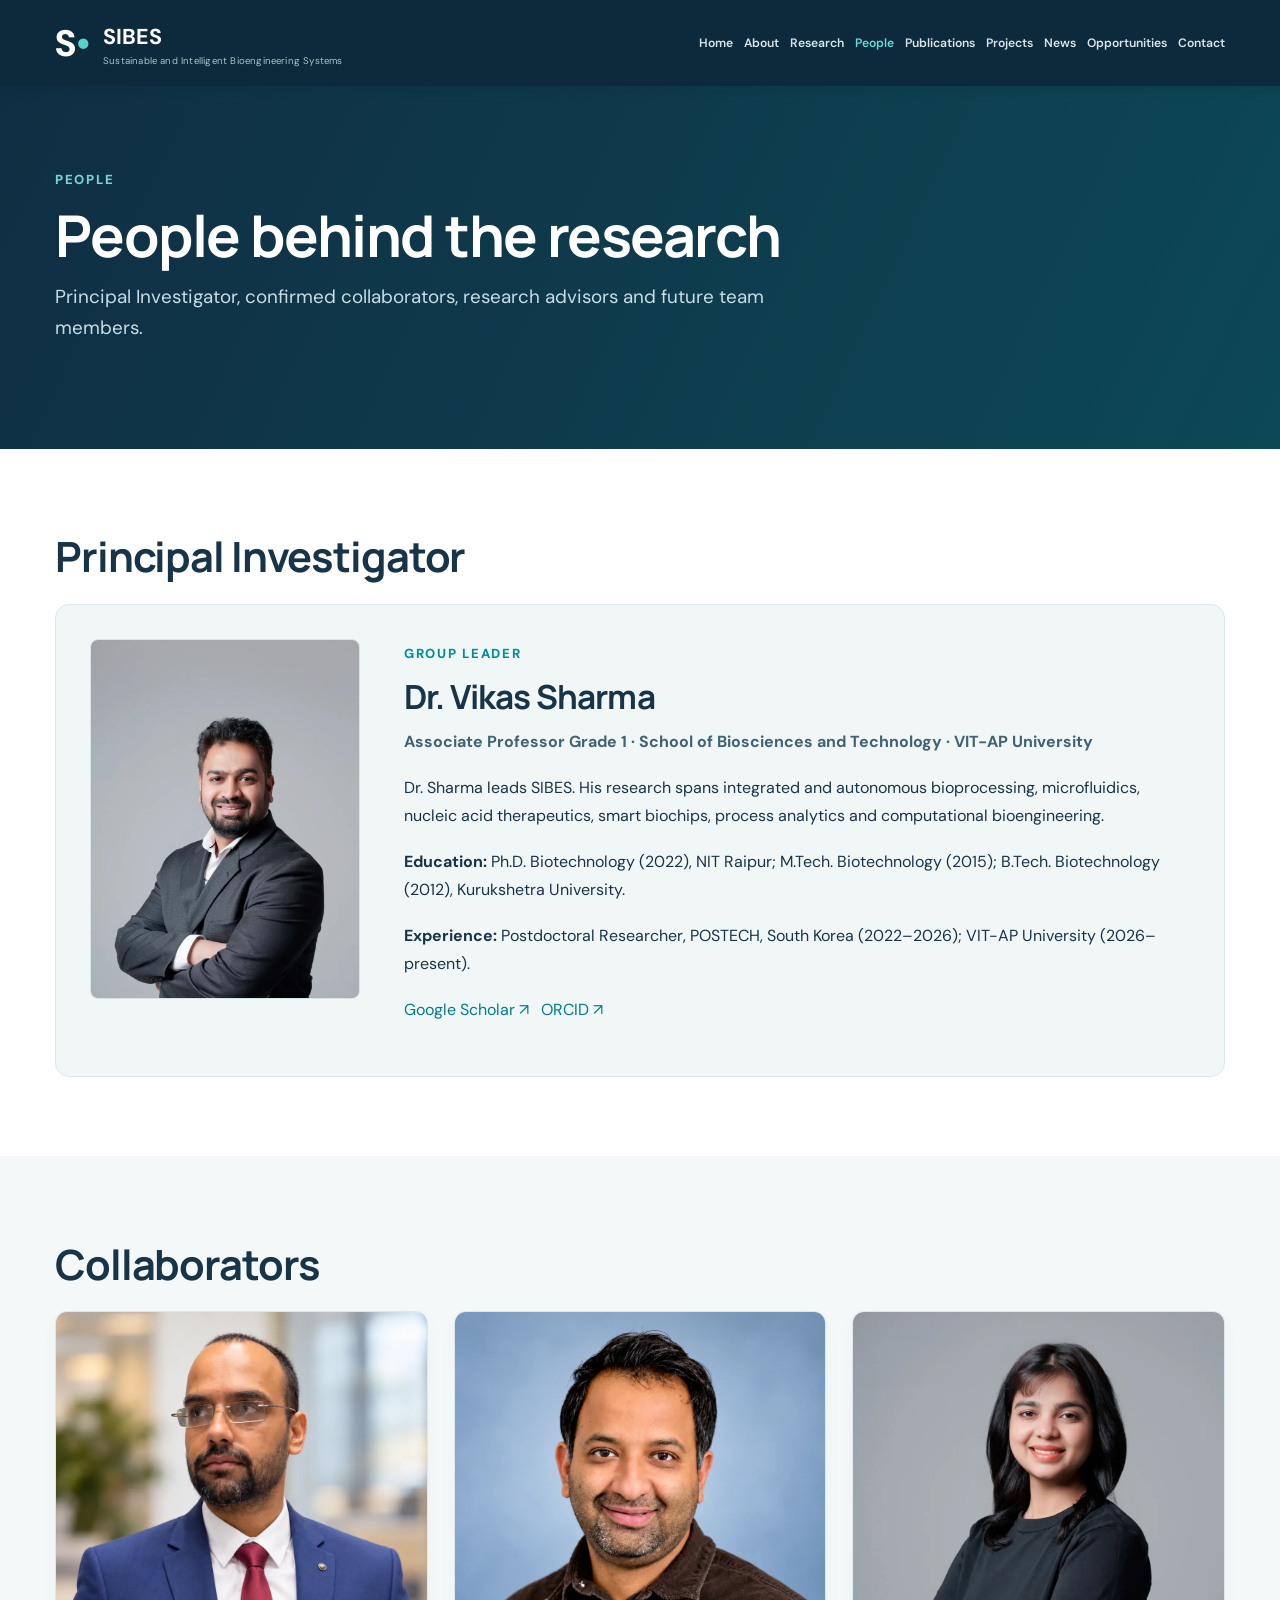
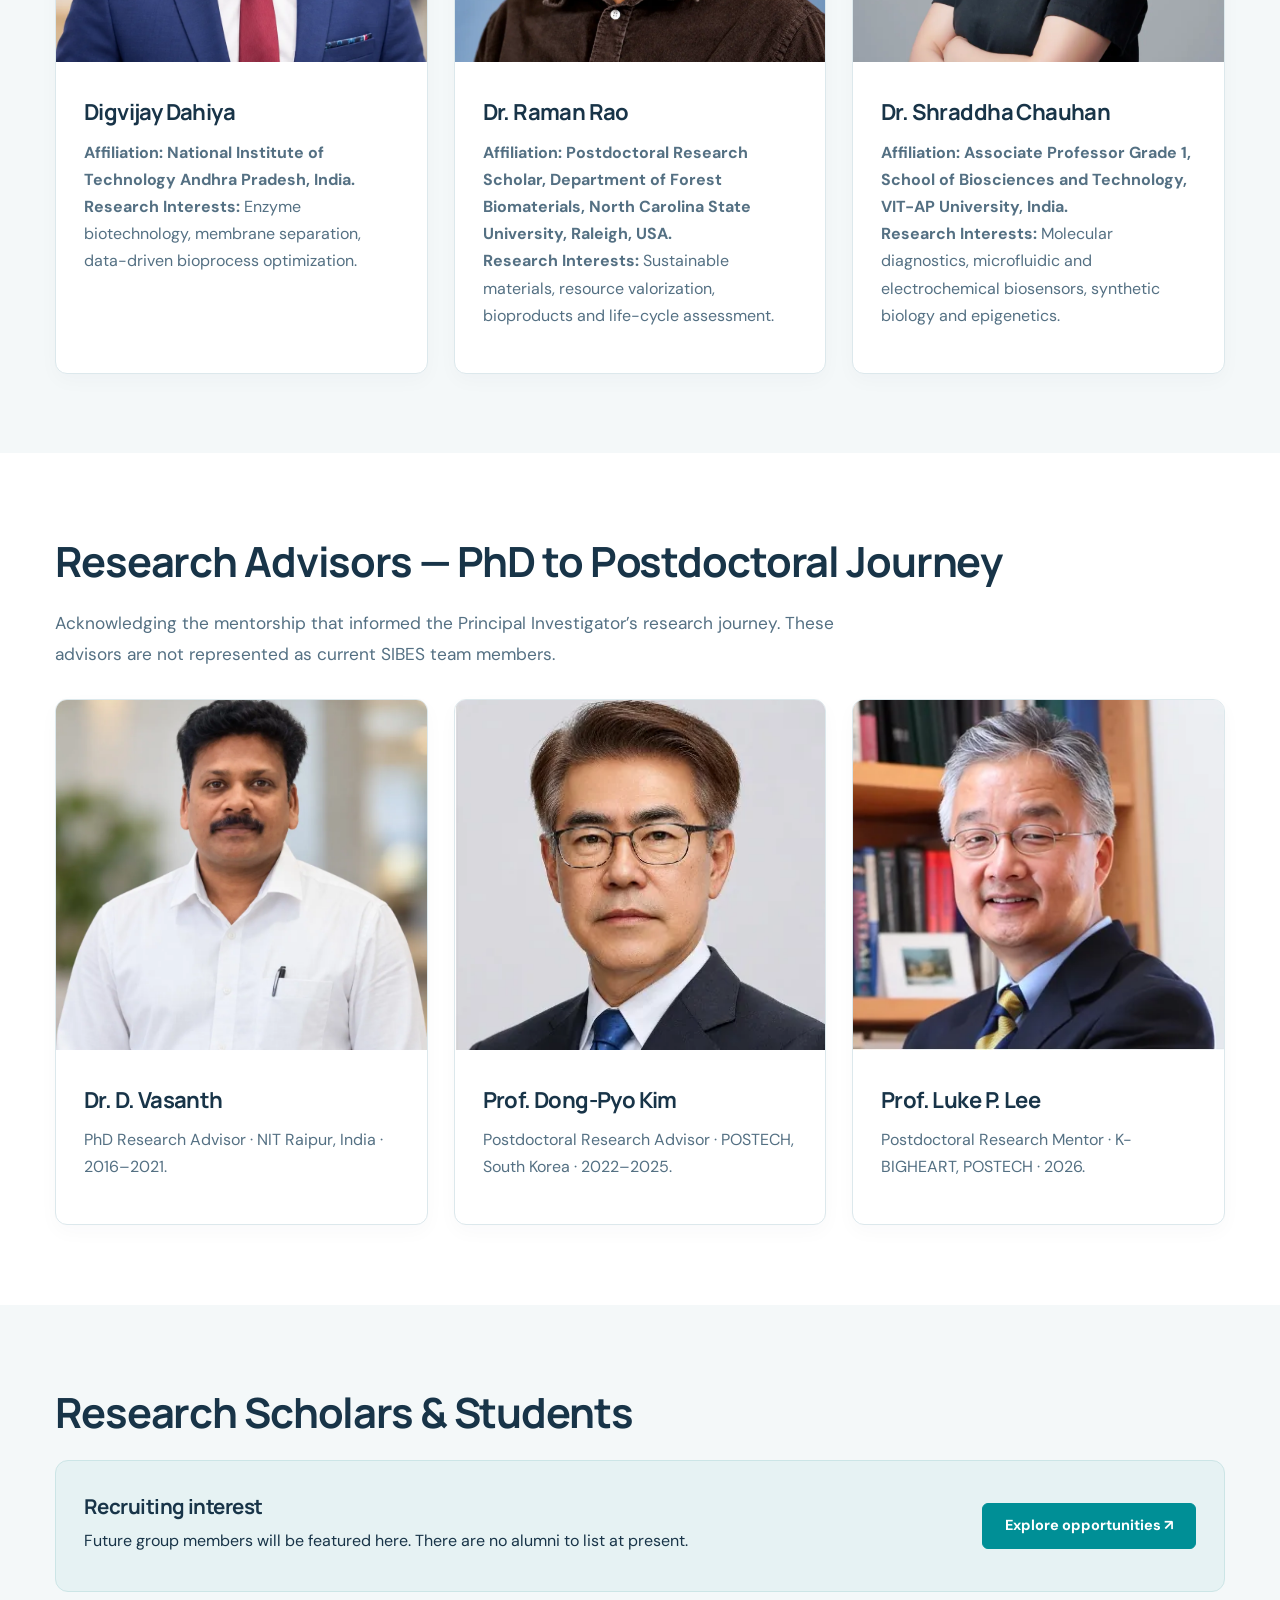
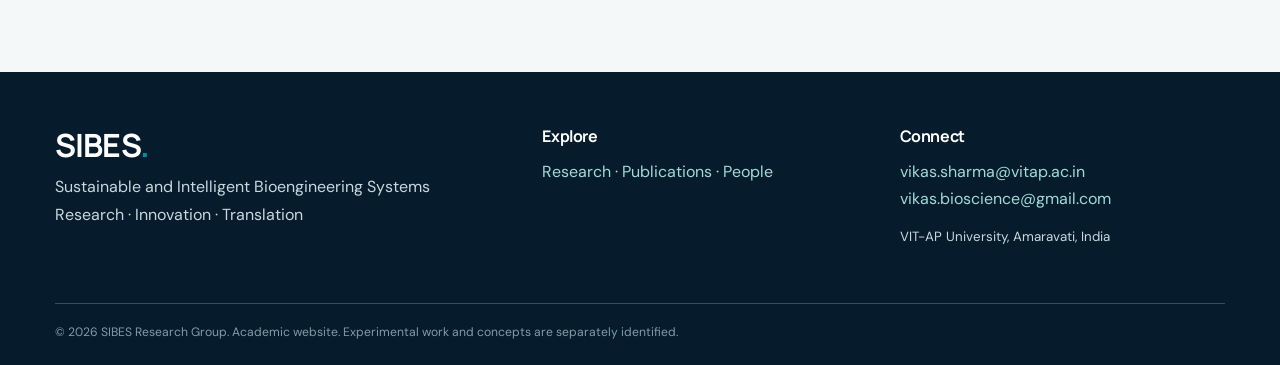
==== commit 3c1d2ba3: "Format collaborator affiliations and research interests" ====
--- a/people.html
+++ b/people.html
@@ -1,2 +1,20 @@
 <!DOCTYPE html>
-<html lang="en"><head><meta charset="utf-8"/><meta content="width=device-width,initial-scale=1" name="viewport"/><meta content="SIBES people and advisors" name="description"/><meta content="#0d293c" name="theme-color"/><title>People | SIBES</title><link href="styles.css" rel="stylesheet"/></head><body><header class="site-header"><div class="container top-nav"><a class="brand" href="index.html"><span class="symbol">S<span>•</span></span><span><b>SIBES</b><small>Sustainable and Intelligent Bioengineering Systems</small></span></a><button aria-controls="nav" aria-expanded="false" class="toggle" type="button">☰ <span class="sr-only">Menu</span></button><nav id="nav"><a class="" href="index.html">Home</a><a class="" href="about.html">About</a><a class="" href="research.html">Research</a><a class="active" href="people.html">People</a><a class="" href="publications.html">Publications</a><a class="" href="projects.html">Projects</a><a class="" href="news.html">News</a><a class="" href="opportunities.html">Opportunities</a><a class="" href="contact.html">Contact</a></nav></div></header><main><div class="page-heading"><div class="container"><div class="eyebrow">PEOPLE</div><h1>People behind the research</h1><p>Principal Investigator, confirmed collaborators, research advisors and future team members.</p></div></div><section class="section"><div class="container"><h2>Principal Investigator</h2><div class="profile"><img alt="Dr. Vikas Sharma" class="" loading="lazy" src="assets/pi.webp"/><div><span class="eyebrow">GROUP LEADER</span><h3>Dr. Vikas Sharma</h3><p class="role">Associate Professor Grade 1 · School of Biosciences and Technology · VIT-AP University</p><p>Dr. Sharma leads SIBES. His research spans integrated and autonomous bioprocessing, microfluidics, nucleic acid therapeutics, smart biochips, process analytics and computational bioengineering.</p><p><strong>Education:</strong> Ph.D. Biotechnology (2022), NIT Raipur; M.Tech. Biotechnology (2015); B.Tech. Biotechnology (2012), Kurukshetra University.</p><p><strong>Experience:</strong> Postdoctoral Researcher, POSTECH, South Korea (2022–2026); VIT-AP University (2026–present).</p><p><a href="https://scholar.google.com/citations?user=m_y_2JcAAAAJ">Google Scholar ↗</a>   <a href="https://orcid.org/0000-0003-1957-1754">ORCID ↗</a></p></div></div></div></section><section class="section"><div class="container"><h2>Collaborators</h2><div class="card-grid three"><article class="feature-card"><img alt="Digvijay Dahiya" class="" loading="lazy" src="assets/digvijay.webp"/><div class="pad"><h3>Digvijay Dahiya</h3><p>NIT Andhra Pradesh, India · Enzyme biotechnology, membrane separation, data-driven bioprocess optimization.</p></div></article><article class="feature-card"><img alt="Dr. Raman Rao" class="" loading="lazy" src="assets/raman.webp"/><div class="pad"><h3>Dr. Raman Rao</h3><p>Sustainable materials, resource valorization, bioproducts and life-cycle assessment. Postdoctoral Research Scholar, Department of Forest Biomaterials, North Carolina State University, Raleigh, USA.</p></div></article><article class="feature-card"><img alt="Dr. Shraddha Chauhan" class="" loading="lazy" src="assets/shraddha.webp"/><div class="pad"><h3>Dr. Shraddha Chauhan</h3><p>Associate Professor Grade 1, VIT-AP University · Molecular diagnostics, microfluidic and electrochemical biosensors, synthetic biology and epigenetics.</p></div></article></div></div></section><section class="section"><div class="container"><h2>Research Advisors — PhD to Postdoctoral Journey</h2><p class="section-intro">Acknowledging the mentorship that informed the Principal Investigator’s research journey. These advisors are not represented as current SIBES team members.</p><div class="card-grid three"><article class="feature-card"><img alt="Dr. D. Vasanth" class="" loading="lazy" src="assets/vasanth.webp"/><div class="pad"><h3>Dr. D. Vasanth</h3><p>PhD Research Advisor · NIT Raipur, India · 2016–2021.</p></div></article><article class="feature-card"><img alt="Prof. Dong-Pyo Kim" class="" loading="lazy" src="assets/kim.webp"/><div class="pad"><h3>Prof. Dong-Pyo Kim</h3><p>Postdoctoral Research Advisor · POSTECH, South Korea · 2022–2025.</p></div></article><article class="feature-card"><img alt="Prof. Luke P. Lee" class="" loading="lazy" src="assets/lee.webp"/><div class="pad"><h3>Prof. Luke P. Lee</h3><p>Postdoctoral Research Mentor · K-BIGHEART, POSTECH · 2026.</p></div></article></div></div></section><section class="section"><div class="container"><h2>Research Scholars &amp; Students</h2><div class="callout"><div><h3>Recruiting interest</h3><p>Future group members will be featured here. There are no alumni to list at present.</p></div><a class="button" href="opportunities.html">Explore opportunities ↗</a></div></div></section></main><footer><div class="container footer-grid"><div><h2>SIBES<span class="teal">.</span></h2><p>Sustainable and Intelligent Bioengineering Systems<br/>Research · Innovation · Translation</p></div><div><h4>Explore</h4><p><a href="research.html">Research</a> · <a href="publications.html">Publications</a> · <a href="people.html">People</a></p></div><div><h4>Connect</h4><a href="mailto:vikas.sharma@vitap.ac.in">vikas.sharma@vitap.ac.in</a><br/><a href="mailto:vikas.bioscience@gmail.com">vikas.bioscience@gmail.com</a><p><small>VIT-AP University, Amaravati, India</small></p></div></div><div class="container legal">© 2026 SIBES Research Group. Academic website. Experimental work and concepts are separately identified.</div></footer><script src="script.js"></script></body></html>+<html lang="en"><head><meta charset="utf-8"/><meta content="width=device-width,initial-scale=1" name="viewport"/><meta content="SIBES people and advisors" name="description"/><meta content="#0d293c" name="theme-color"/><title>People | SIBES</title><link href="styles.css" rel="stylesheet"/></head><body><header class="site-header"><div class="container top-nav"><a class="brand" href="index.html"><span class="symbol">S<span>•</span></span><span><b>SIBES</b><small>Sustainable and Intelligent Bioengineering Systems</small></span></a><button aria-controls="nav" aria-expanded="false" class="toggle" type="button">☰ <span class="sr-only">Menu</span></button><nav id="nav"><a class="" href="index.html">Home</a><a class="" href="about.html">About</a><a class="" href="research.html">Research</a><a class="active" href="people.html">People</a><a class="" href="publications.html">Publications</a><a class="" href="projects.html">Projects</a><a class="" href="news.html">News</a><a class="" href="opportunities.html">Opportunities</a><a class="" href="contact.html">Contact</a></nav></div></header><main><div class="page-heading"><div class="container"><div class="eyebrow">PEOPLE</div><h1>People behind the research</h1><p>Principal Investigator, confirmed collaborators, research advisors and future team members.</p></div></div><section class="section"><div class="container"><h2>Principal Investigator</h2><div class="profile"><img alt="Dr. Vikas Sharma" class="" loading="lazy" src="assets/pi.webp"/><div><span class="eyebrow">GROUP LEADER</span><h3>Dr. Vikas Sharma</h3><p class="role">Associate Professor Grade 1 · School of Biosciences and Technology · VIT-AP University</p><p>Dr. Sharma leads SIBES. His research spans integrated and autonomous bioprocessing, microfluidics, nucleic acid therapeutics, smart biochips, process analytics and computational bioengineering.</p><p><strong>Education:</strong> Ph.D. Biotechnology (2022), NIT Raipur; M.Tech. Biotechnology (2015); B.Tech. Biotechnology (2012), Kurukshetra University.</p><p><strong>Experience:</strong> Postdoctoral Researcher, POSTECH, South Korea (2022–2026); VIT-AP University (2026–present).</p><p><a href="https://scholar.google.com/citations?user=m_y_2JcAAAAJ">Google Scholar ↗</a>   <a href="https://orcid.org/0000-0003-1957-1754">ORCID ↗</a></p></div></div></div></section><section class="section"><div class="container"><h2>Collaborators</h2><div class="card-grid three"><article class="feature-card"><img alt="Digvijay Dahiya" class="" loading="lazy" src="assets/digvijay.webp"/><div class="pad"><h3>Digvijay Dahiya</h3><p>
+  <strong>Affiliation: National Institute of Technology
+  Andhra Pradesh, India.</strong><br>
+  <strong>Research Interests:</strong> Enzyme biotechnology,
+  membrane separation, data-driven bioprocess optimization.
+</p></div></article><article class="feature-card"><img alt="Dr. Raman Rao" class="" loading="lazy" src="assets/raman.webp"/><div class="pad"><h3>Dr. Raman Rao</h3><p>
+  <strong>Affiliation: Postdoctoral Research Scholar,
+  Department of Forest Biomaterials,
+  North Carolina State University, Raleigh, USA.</strong><br>
+  <strong>Research Interests:</strong> Sustainable materials,
+  resource valorization, bioproducts and life-cycle assessment.
+</p></div></article><article class="feature-card"><img alt="Dr. Shraddha Chauhan" class="" loading="lazy" src="assets/shraddha.webp"/><div class="pad"><h3>Dr. Shraddha Chauhan</h3><p>
+  <strong>Affiliation: Associate Professor Grade 1,
+  School of Biosciences and Technology,
+  VIT-AP University, India.</strong><br>
+  <strong>Research Interests:</strong> Molecular diagnostics,
+  microfluidic and electrochemical biosensors,
+  synthetic biology and epigenetics.
+</p></div></article></div></div></section><section class="section"><div class="container"><h2>Research Advisors — PhD to Postdoctoral Journey</h2><p class="section-intro">Acknowledging the mentorship that informed the Principal Investigator’s research journey. These advisors are not represented as current SIBES team members.</p><div class="card-grid three"><article class="feature-card"><img alt="Dr. D. Vasanth" class="" loading="lazy" src="assets/vasanth.webp"/><div class="pad"><h3>Dr. D. Vasanth</h3><p>PhD Research Advisor · NIT Raipur, India · 2016–2021.</p></div></article><article class="feature-card"><img alt="Prof. Dong-Pyo Kim" class="" loading="lazy" src="assets/kim.webp"/><div class="pad"><h3>Prof. Dong-Pyo Kim</h3><p>Postdoctoral Research Advisor · POSTECH, South Korea · 2022–2025.</p></div></article><article class="feature-card"><img alt="Prof. Luke P. Lee" class="" loading="lazy" src="assets/lee.webp"/><div class="pad"><h3>Prof. Luke P. Lee</h3><p>Postdoctoral Research Mentor · K-BIGHEART, POSTECH · 2026.</p></div></article></div></div></section><section class="section"><div class="container"><h2>Research Scholars &amp; Students</h2><div class="callout"><div><h3>Recruiting interest</h3><p>Future group members will be featured here. There are no alumni to list at present.</p></div><a class="button" href="opportunities.html">Explore opportunities ↗</a></div></div></section></main><footer><div class="container footer-grid"><div><h2>SIBES<span class="teal">.</span></h2><p>Sustainable and Intelligent Bioengineering Systems<br/>Research · Innovation · Translation</p></div><div><h4>Explore</h4><p><a href="research.html">Research</a> · <a href="publications.html">Publications</a> · <a href="people.html">People</a></p></div><div><h4>Connect</h4><a href="mailto:vikas.sharma@vitap.ac.in">vikas.sharma@vitap.ac.in</a><br/><a href="mailto:vikas.bioscience@gmail.com">vikas.bioscience@gmail.com</a><p><small>VIT-AP University, Amaravati, India</small></p></div></div><div class="container legal">© 2026 SIBES Research Group. Academic website. Experimental work and concepts are separately identified.</div></footer><script src="script.js"></script></body></html>
